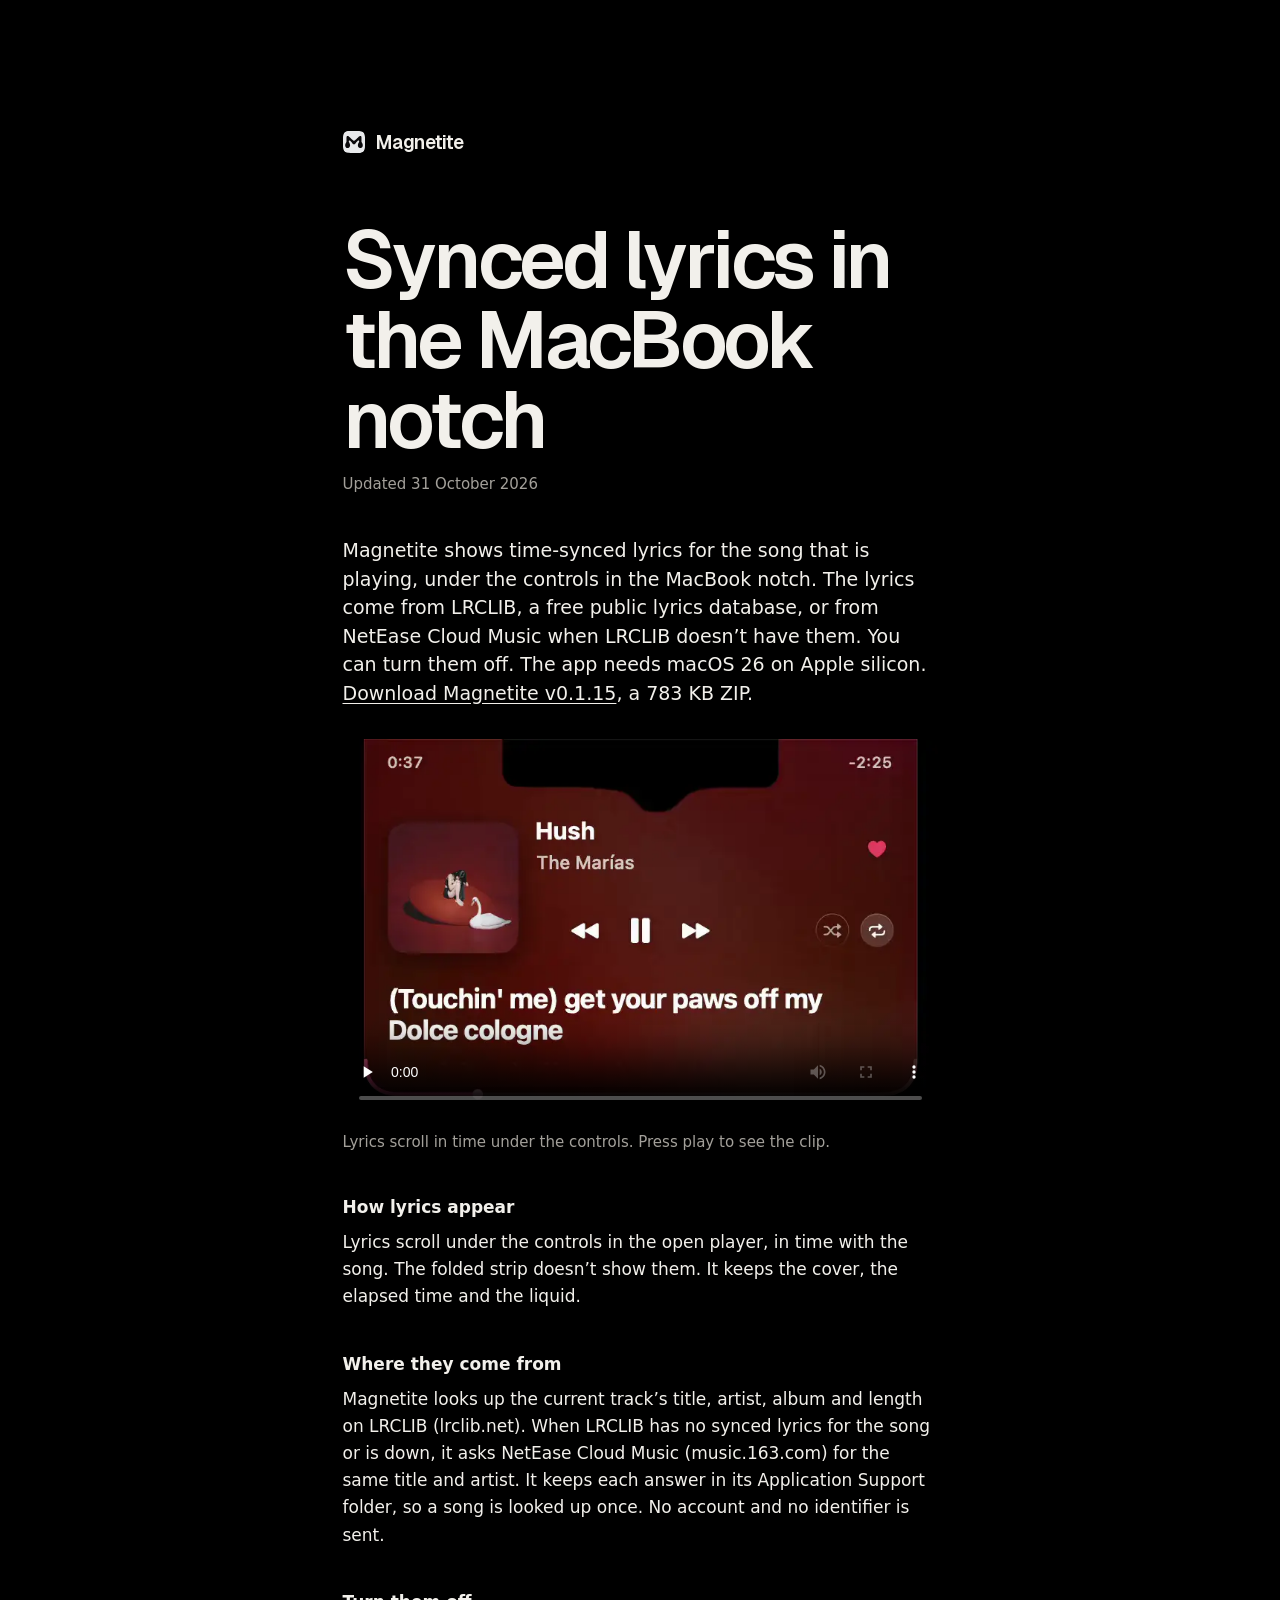
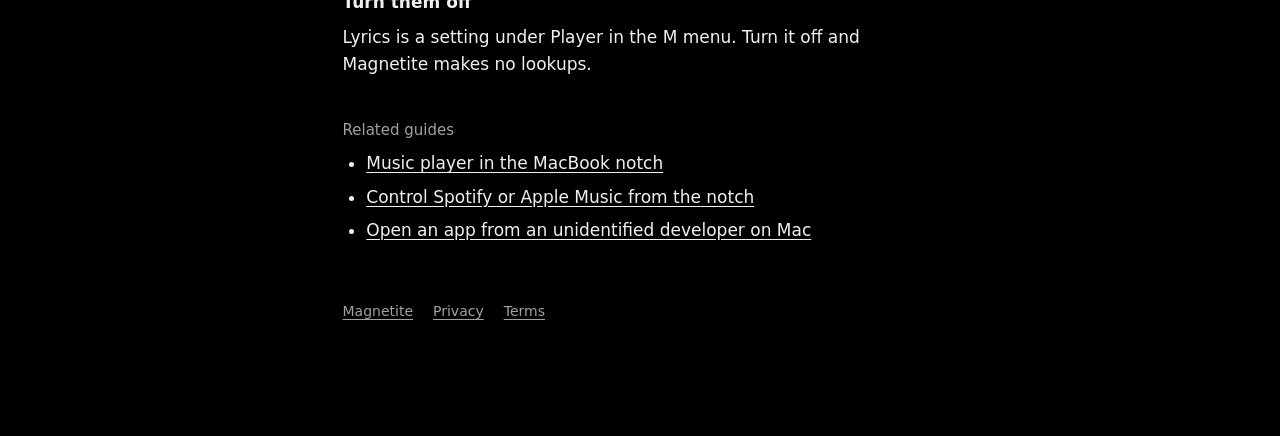
==== site/lyrics-macbook-notch.html @ 1d917c8b "Magnetite 0.1.15: lyrics show while LRCLIB is down LRCLIB, the only lyrics source, answered 502 to e" ====
<!doctype html>
<html lang="en">
<head>
<meta charset="utf-8">
<meta name="viewport" content="width=device-width, initial-scale=1">
<title>Synced lyrics in the MacBook notch — Magnetite</title>
<meta name="description" content="Magnetite shows time-synced lyrics from LRCLIB under the controls in the MacBook notch. Turn them off in Player in the M menu. Free, macOS 26.">
<meta name="robots" content="index, follow">
<link rel="canonical" href="https://magnetite.app/lyrics-macbook-notch.html">
<link rel="icon" href="favicon.svg" type="image/svg+xml">
<meta property="og:type" content="article">
<meta property="og:site_name" content="Magnetite">
<meta property="og:title" content="Synced lyrics in the MacBook notch — Magnetite">
<meta property="og:description" content="Magnetite shows time-synced lyrics from LRCLIB under the controls in the MacBook notch. Turn them off in Player in the M menu. Free, macOS 26.">
<meta property="og:url" content="https://magnetite.app/lyrics-macbook-notch.html">
<meta property="og:image" content="https://magnetite.app/og.png">
<meta property="og:image:width" content="1200">
<meta property="og:image:height" content="630">
<meta property="og:image:alt" content="Magnetite's player open under a MacBook notch, with black ferrofluid around the notch.">
<meta name="twitter:card" content="summary_large_image">
<meta name="twitter:title" content="Synced lyrics in the MacBook notch — Magnetite">
<meta name="twitter:description" content="Magnetite shows time-synced lyrics from LRCLIB under the controls in the MacBook notch. Turn them off in Player in the M menu. Free, macOS 26.">
<meta name="twitter:image" content="https://magnetite.app/og.png">
<meta name="twitter:image:alt" content="Magnetite's player open under a MacBook notch, with black ferrofluid around the notch.">
<script type="application/ld+json">
{
  "@context": "https://schema.org",
  "@type": "WebPage",
  "name": "Synced lyrics in the MacBook notch",
  "url": "https://magnetite.app/lyrics-macbook-notch.html",
  "description": "Magnetite shows time-synced lyrics from LRCLIB under the controls in the MacBook notch. Turn them off in Player in the M menu. Free, macOS 26.",
  "datePublished": "2026-10-31",
  "about": { "@type": "SoftwareApplication", "name": "Magnetite", "url": "https://magnetite.app/" }
}
</script>
<link rel="stylesheet" href="css/type.css">
<link rel="stylesheet" href="css/legal.css">
</head>
<body>
<main class="legal" data-guide>
  <a class="legal__home" href="./"><img src="favicon.svg" alt="" width="22" height="22">Magnetite</a>
  <h1>Synced lyrics in the MacBook notch</h1>
  <p class="legal__date">Updated 31 October 2026</p>

  <p class="legal__lede">Magnetite shows time-synced lyrics for the song that is playing, under the controls in the MacBook notch. The lyrics come from LRCLIB, a free public lyrics database, or from NetEase Cloud Music when LRCLIB doesn’t have them. You can turn them off. The app needs macOS 26 on Apple silicon. <a href="https://github.com/scryst/magnetite-releases/releases/download/v0.1.15/Magnetite-0.1.15.zip" rel="external">Download Magnetite v0.1.15</a>, a 783 KB ZIP.</p>

  <figure>
    <video controls playsinline preload="none" width="800" height="512" poster="media/lyrics-poster.webp" aria-describedby="lyrics-caption">
      <source src="media/lyrics.mp4" type="video/mp4">
    </video>
    <figcaption id="lyrics-caption">Lyrics scroll in time under the controls. Press play to see the clip.</figcaption>
  </figure>

  <h2>How lyrics appear</h2>
  <p>Lyrics scroll under the controls in the open player, in time with the song. The folded strip doesn’t show them. It keeps the cover, the elapsed time and the liquid.</p>

  <h2>Where they come from</h2>
  <p>Magnetite looks up the current track’s title, artist, album and length on LRCLIB (lrclib.net). When LRCLIB has no synced lyrics for the song or is down, it asks NetEase Cloud Music (music.163.com) for the same title and artist. It keeps each answer in its Application Support folder, so a song is looked up once. No account and no identifier is sent.</p>

  <h2>Turn them off</h2>
  <p>Lyrics is a setting under Player in the M menu. Turn it off and Magnetite makes no lookups.</p>

  <nav aria-label="Related guides">
    <p>Related guides</p>
    <ul>
      <li><a href="music-player-macbook-notch.html">Music player in the MacBook notch</a></li>
      <li><a href="spotify-apple-music-controls-notch.html">Control Spotify or Apple Music from the notch</a></li>
      <li><a href="open-unidentified-developer-mac.html">Open an app from an unidentified developer on Mac</a></li>
    </ul>
  </nav>

  <p class="legal__foot">
    <a href="./">Magnetite</a>
    <a href="privacy.html">Privacy</a>
    <a href="terms.html">Terms</a>
  </p>
</main>
</body>
</html>
---- site/css/type.css ----
/* Geist, variable weight 100–900, Latin subset, self-hosted. OFL: fonts/OFL-Geist.txt. */
@font-face {
  font-family: 'Geist';
  font-style: normal;
  font-weight: 100 900;
  font-display: swap;
  src: url('../fonts/geist-var-latin.woff2') format('woff2');
}
---- site/css/legal.css ----
/* The legal pages: the product page's black and faces, set as plain reading. */

:root {
  color-scheme: dark;
  --paper: #000;
  --ink: #F2F0EB;
  --ink-soft: #A3A09A;
}

*, *::before, *::after { box-sizing: border-box; }

html {
  background: var(--paper);
  color: var(--ink);
  -webkit-text-size-adjust: 100%;
}

body {
  margin: 0;
  font: 400 17px/1.6 -apple-system, BlinkMacSystemFont, 'SF Pro Text', 'Helvetica Neue', system-ui, sans-serif;
  -webkit-font-smoothing: antialiased;
}

:focus-visible { outline: 2px solid var(--ink); outline-offset: 3px; border-radius: 4px; }

.legal {
  width: min(calc(100% - 48px), 35em);
  margin-inline: auto;
  padding-block: clamp(48px, 10vw, 120px) 96px;
}

.legal a {
  color: inherit;
  text-underline-offset: 3px;
}

h1 {
  margin: 0 0 12px;
  font: 600 clamp(44px, 9vw, 80px)/1 'Geist', -apple-system, system-ui, sans-serif;
  letter-spacing: -0.045em;
}

h2 {
  margin: 40px 0 8px;
  font-size: 17px;
  font-weight: 650;
}

p, ul { margin: 0 0 18px; }
ul { padding-left: 1.4em; }
code {
  font: 0.88em/1 ui-monospace, 'SF Mono', SFMono-Regular, Menlo, monospace;
  overflow-wrap: anywhere;
}

.legal__date { margin-bottom: 40px; color: var(--ink-soft); font-size: 15px; }
.legal__foot {
  display: flex;
  flex-wrap: wrap;
  gap: 4px 20px;
  margin-top: 56px;
  color: var(--ink-soft);
  font-size: 14px;
}

/* The guides: the answer leads, then a still or clip in the column with its caption, then the steps. */
.legal__lede { font-size: 19px; line-height: 1.5; }
.legal ol { margin: 0 0 18px; padding-left: 1.4em; }
.legal li + li { margin-top: 6px; }
.legal figure { margin: 32px 0; background: var(--paper); }
.legal figure img, .legal figure video { display: block; width: 100%; height: auto; border-radius: 12px; }
.legal figcaption { margin-top: 10px; color: var(--ink-soft); font-size: 15px; }
.legal nav { margin-top: 40px; background: var(--paper); }
.legal nav p { margin-bottom: 8px; color: var(--ink-soft); font-size: 15px; }

@media (max-width: 480px) {
  .legal { width: min(calc(100% - 32px), 35em); padding-top: 40px; }
}

@media (forced-colors: active) {
  html { background: Canvas; color: CanvasText; }
  .legal__date, .legal__foot { color: CanvasText; }
}

/* The way home, under the product's own name. */
.legal__home {
  display: inline-flex; align-items: center; gap: 10px;
  min-height: 44px; margin-bottom: clamp(24px, 6vw, 56px);
  font: 600 19px/1 'Geist', -apple-system, system-ui, sans-serif;
  letter-spacing: -0.02em; text-decoration: none;
}
.legal__home img { border-radius: 5px; }
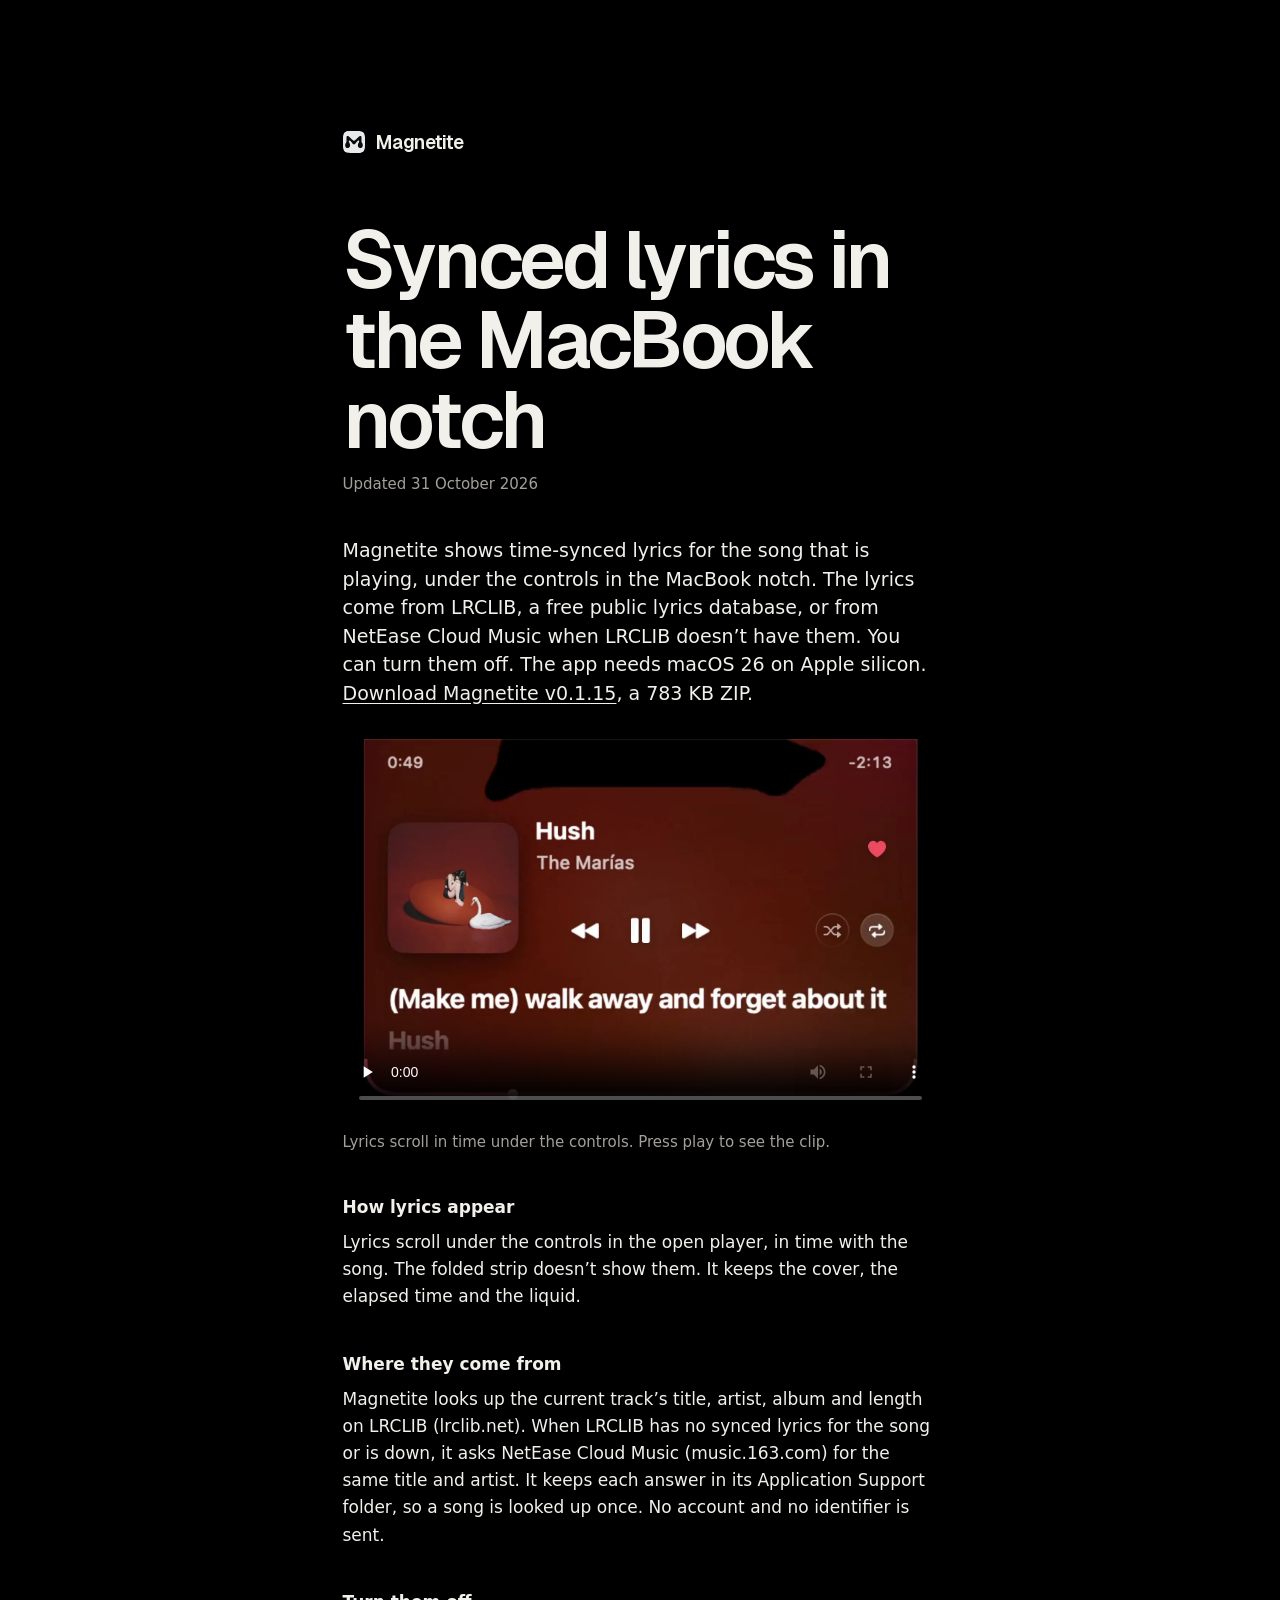
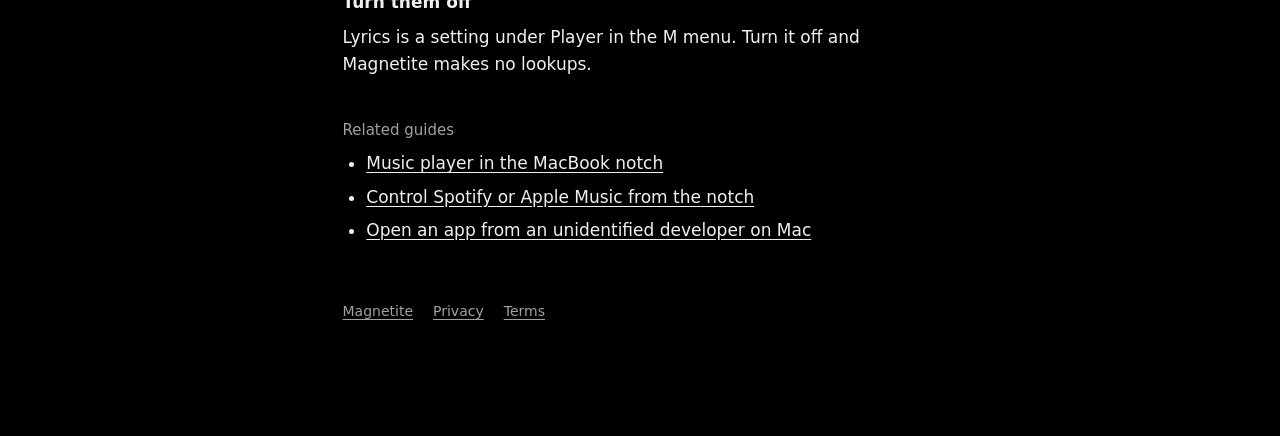
==== commit e6b16345: "Site: lyrics and folded clips refilmed sharp, gesture loops filmed The lyrics and folded-strip clips" ====
--- a/site/lyrics-macbook-notch.html
+++ b/site/lyrics-macbook-notch.html
@@ -45,7 +45,7 @@
   <p class="legal__lede">Magnetite shows time-synced lyrics for the song that is playing, under the controls in the MacBook notch. The lyrics come from LRCLIB, a free public lyrics database, or from NetEase Cloud Music when LRCLIB doesn’t have them. You can turn them off. The app needs macOS 26 on Apple silicon. <a href="https://github.com/scryst/magnetite-releases/releases/download/v0.1.15/Magnetite-0.1.15.zip" rel="external">Download Magnetite v0.1.15</a>, a 783 KB ZIP.</p>
 
   <figure>
-    <video controls playsinline preload="none" width="800" height="512" poster="media/lyrics-poster.webp" aria-describedby="lyrics-caption">
+    <video controls playsinline preload="none" width="1600" height="1024" poster="media/lyrics-poster.webp" aria-describedby="lyrics-caption">
       <source src="media/lyrics.mp4" type="video/mp4">
     </video>
     <figcaption id="lyrics-caption">Lyrics scroll in time under the controls. Press play to see the clip.</figcaption>
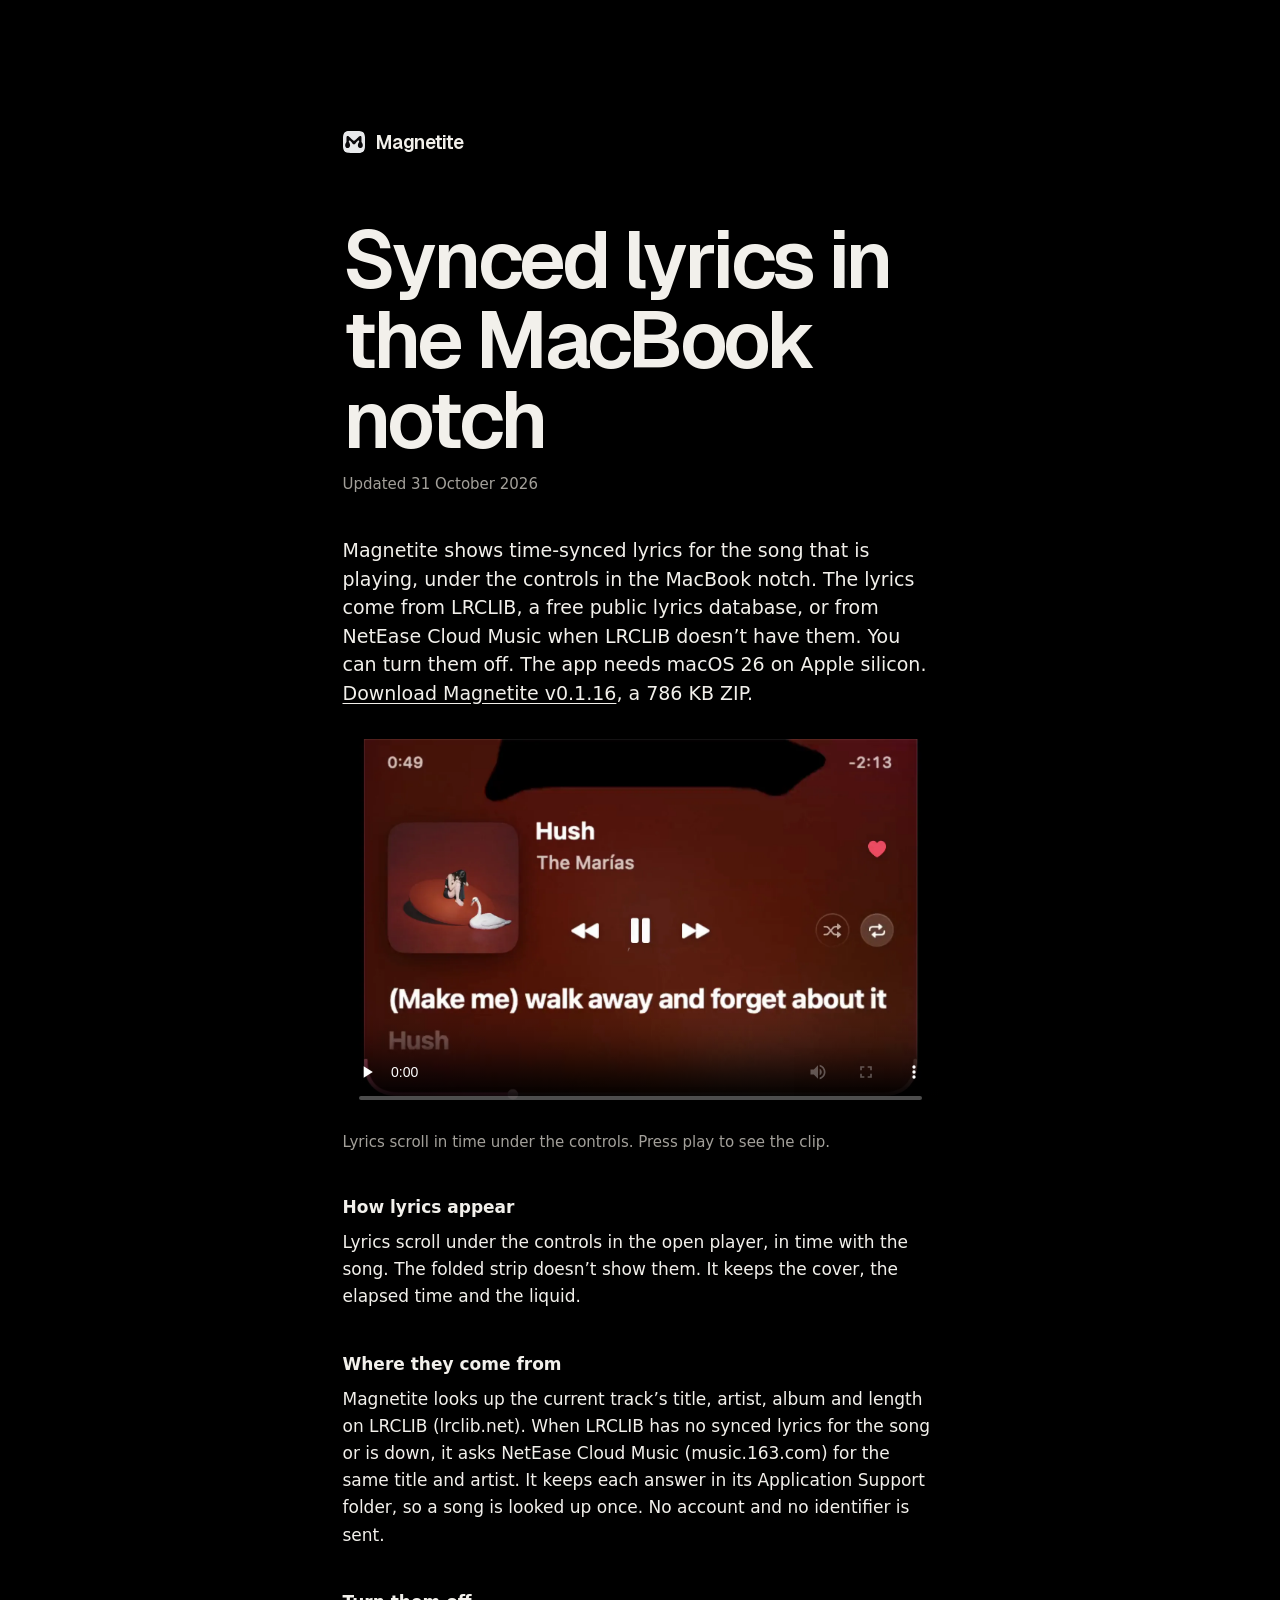
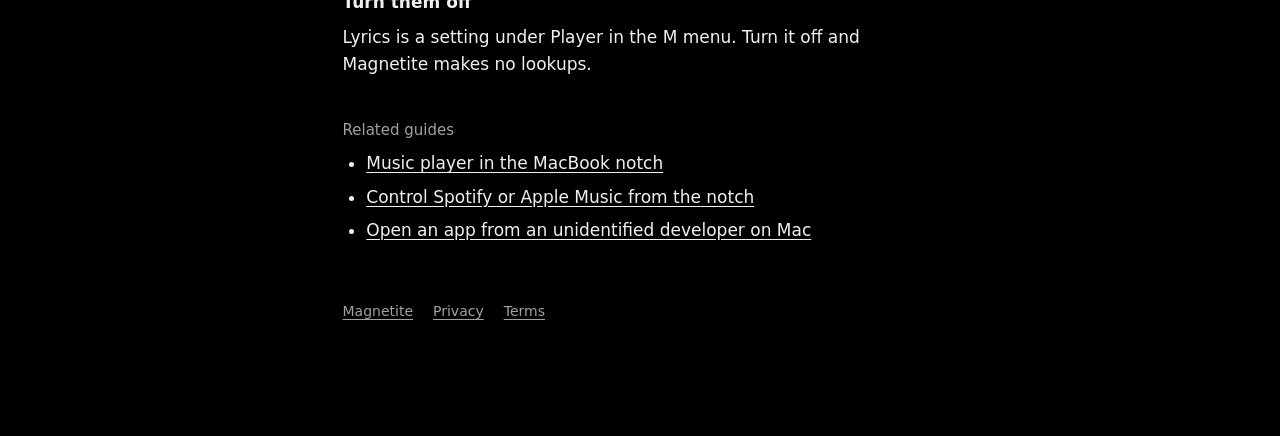
==== commit 8dc954a5: "Magnetite 0.1.16: lyrics are never another song's A search answer from LRCLIB or NetEase must now ca" ====
--- a/site/lyrics-macbook-notch.html
+++ b/site/lyrics-macbook-notch.html
@@ -42,7 +42,7 @@
   <h1>Synced lyrics in the MacBook notch</h1>
   <p class="legal__date">Updated 31 October 2026</p>
 
-  <p class="legal__lede">Magnetite shows time-synced lyrics for the song that is playing, under the controls in the MacBook notch. The lyrics come from LRCLIB, a free public lyrics database, or from NetEase Cloud Music when LRCLIB doesn’t have them. You can turn them off. The app needs macOS 26 on Apple silicon. <a href="https://github.com/scryst/magnetite-releases/releases/download/v0.1.15/Magnetite-0.1.15.zip" rel="external">Download Magnetite v0.1.15</a>, a 783 KB ZIP.</p>
+  <p class="legal__lede">Magnetite shows time-synced lyrics for the song that is playing, under the controls in the MacBook notch. The lyrics come from LRCLIB, a free public lyrics database, or from NetEase Cloud Music when LRCLIB doesn’t have them. You can turn them off. The app needs macOS 26 on Apple silicon. <a href="https://github.com/scryst/magnetite-releases/releases/download/v0.1.16/Magnetite-0.1.16.zip" rel="external">Download Magnetite v0.1.16</a>, a 786 KB ZIP.</p>
 
   <figure>
     <video controls playsinline preload="none" width="1600" height="1024" poster="media/lyrics-poster.webp" aria-describedby="lyrics-caption">
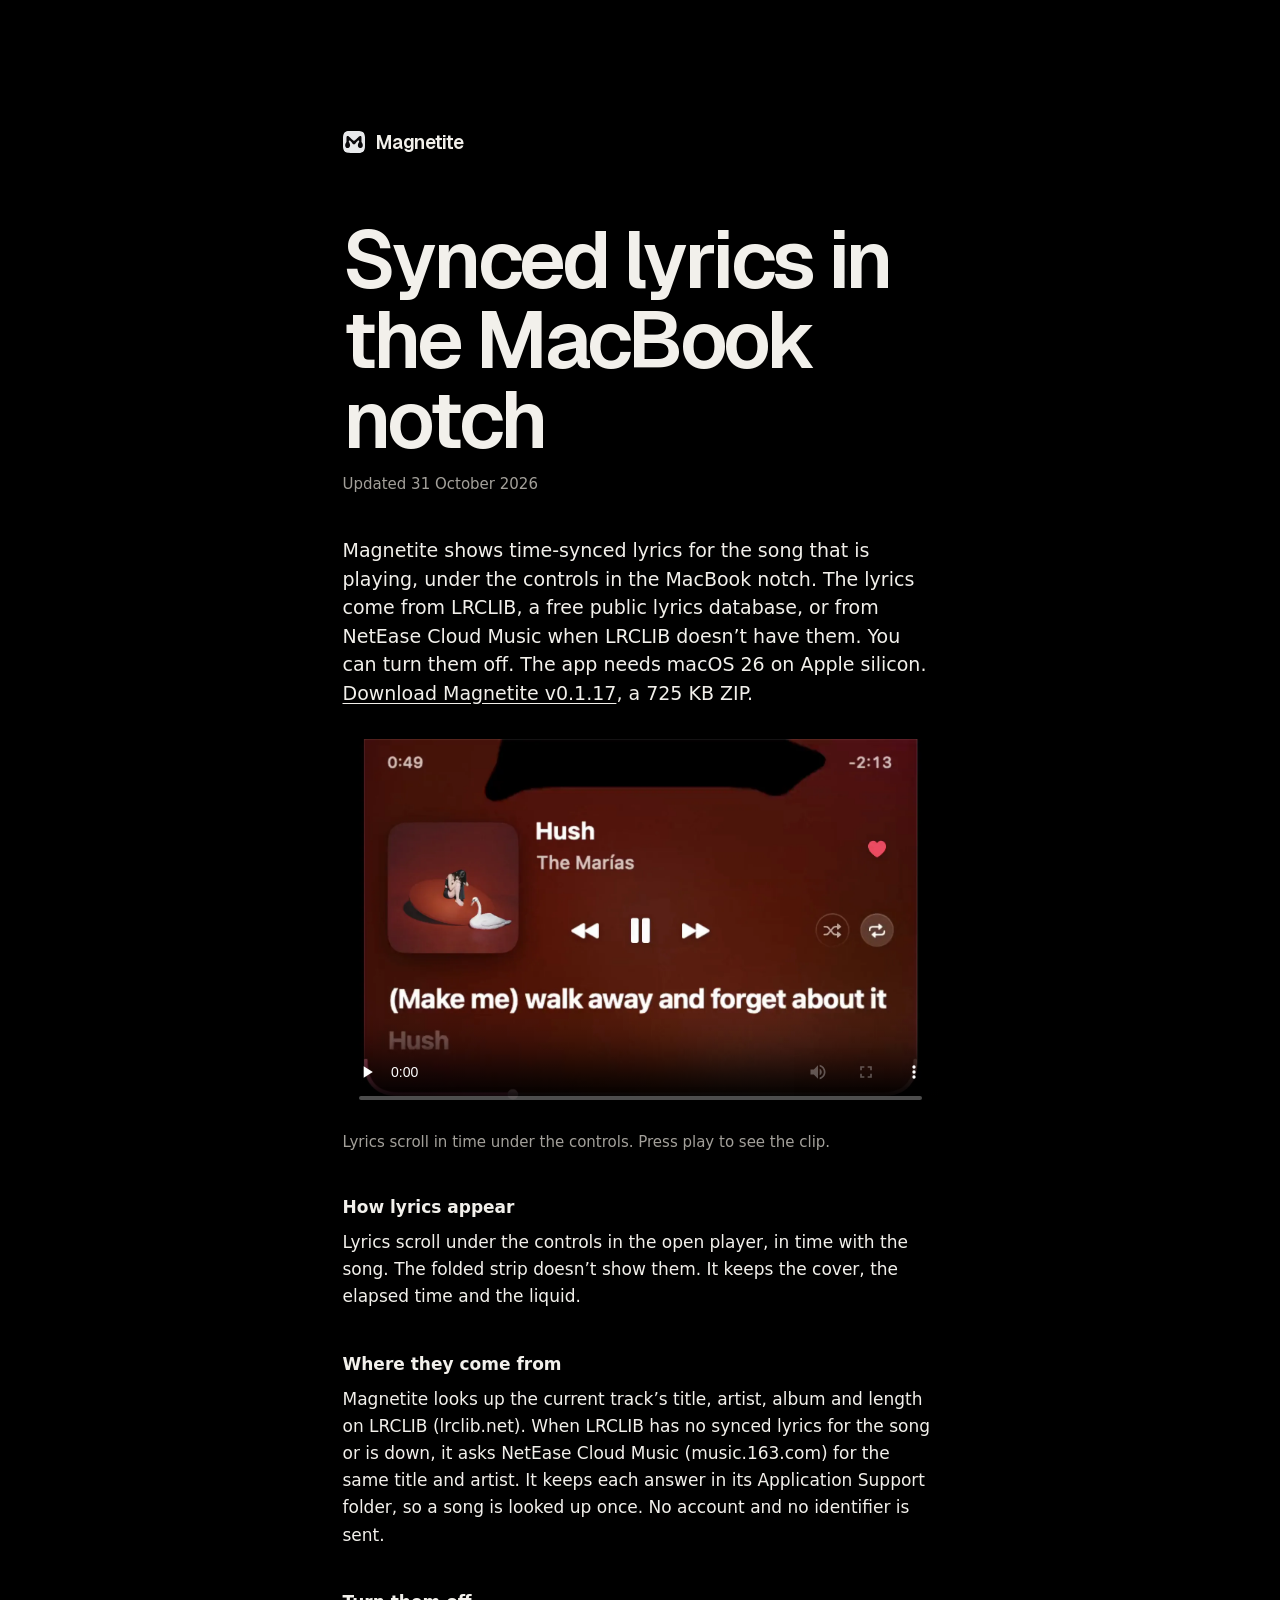
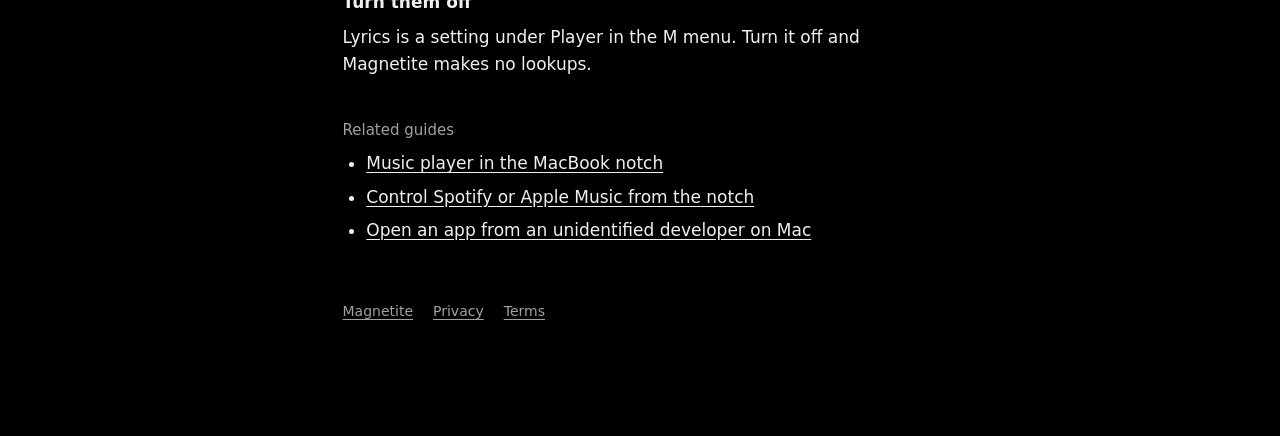
==== commit f43c14aa: "Magnetite 0.1.17: a neutral bundle identifier and no build paths The bundle identifier is now app.ma" ====
--- a/site/lyrics-macbook-notch.html
+++ b/site/lyrics-macbook-notch.html
@@ -42,7 +42,7 @@
   <h1>Synced lyrics in the MacBook notch</h1>
   <p class="legal__date">Updated 31 October 2026</p>
 
-  <p class="legal__lede">Magnetite shows time-synced lyrics for the song that is playing, under the controls in the MacBook notch. The lyrics come from LRCLIB, a free public lyrics database, or from NetEase Cloud Music when LRCLIB doesn’t have them. You can turn them off. The app needs macOS 26 on Apple silicon. <a href="https://github.com/scryst/magnetite-releases/releases/download/v0.1.16/Magnetite-0.1.16.zip" rel="external">Download Magnetite v0.1.16</a>, a 786 KB ZIP.</p>
+  <p class="legal__lede">Magnetite shows time-synced lyrics for the song that is playing, under the controls in the MacBook notch. The lyrics come from LRCLIB, a free public lyrics database, or from NetEase Cloud Music when LRCLIB doesn’t have them. You can turn them off. The app needs macOS 26 on Apple silicon. <a href="https://github.com/scryst/magnetite-releases/releases/download/v0.1.17/Magnetite-0.1.17.zip" rel="external">Download Magnetite v0.1.17</a>, a 725 KB ZIP.</p>
 
   <figure>
     <video controls playsinline preload="none" width="1600" height="1024" poster="media/lyrics-poster.webp" aria-describedby="lyrics-caption">
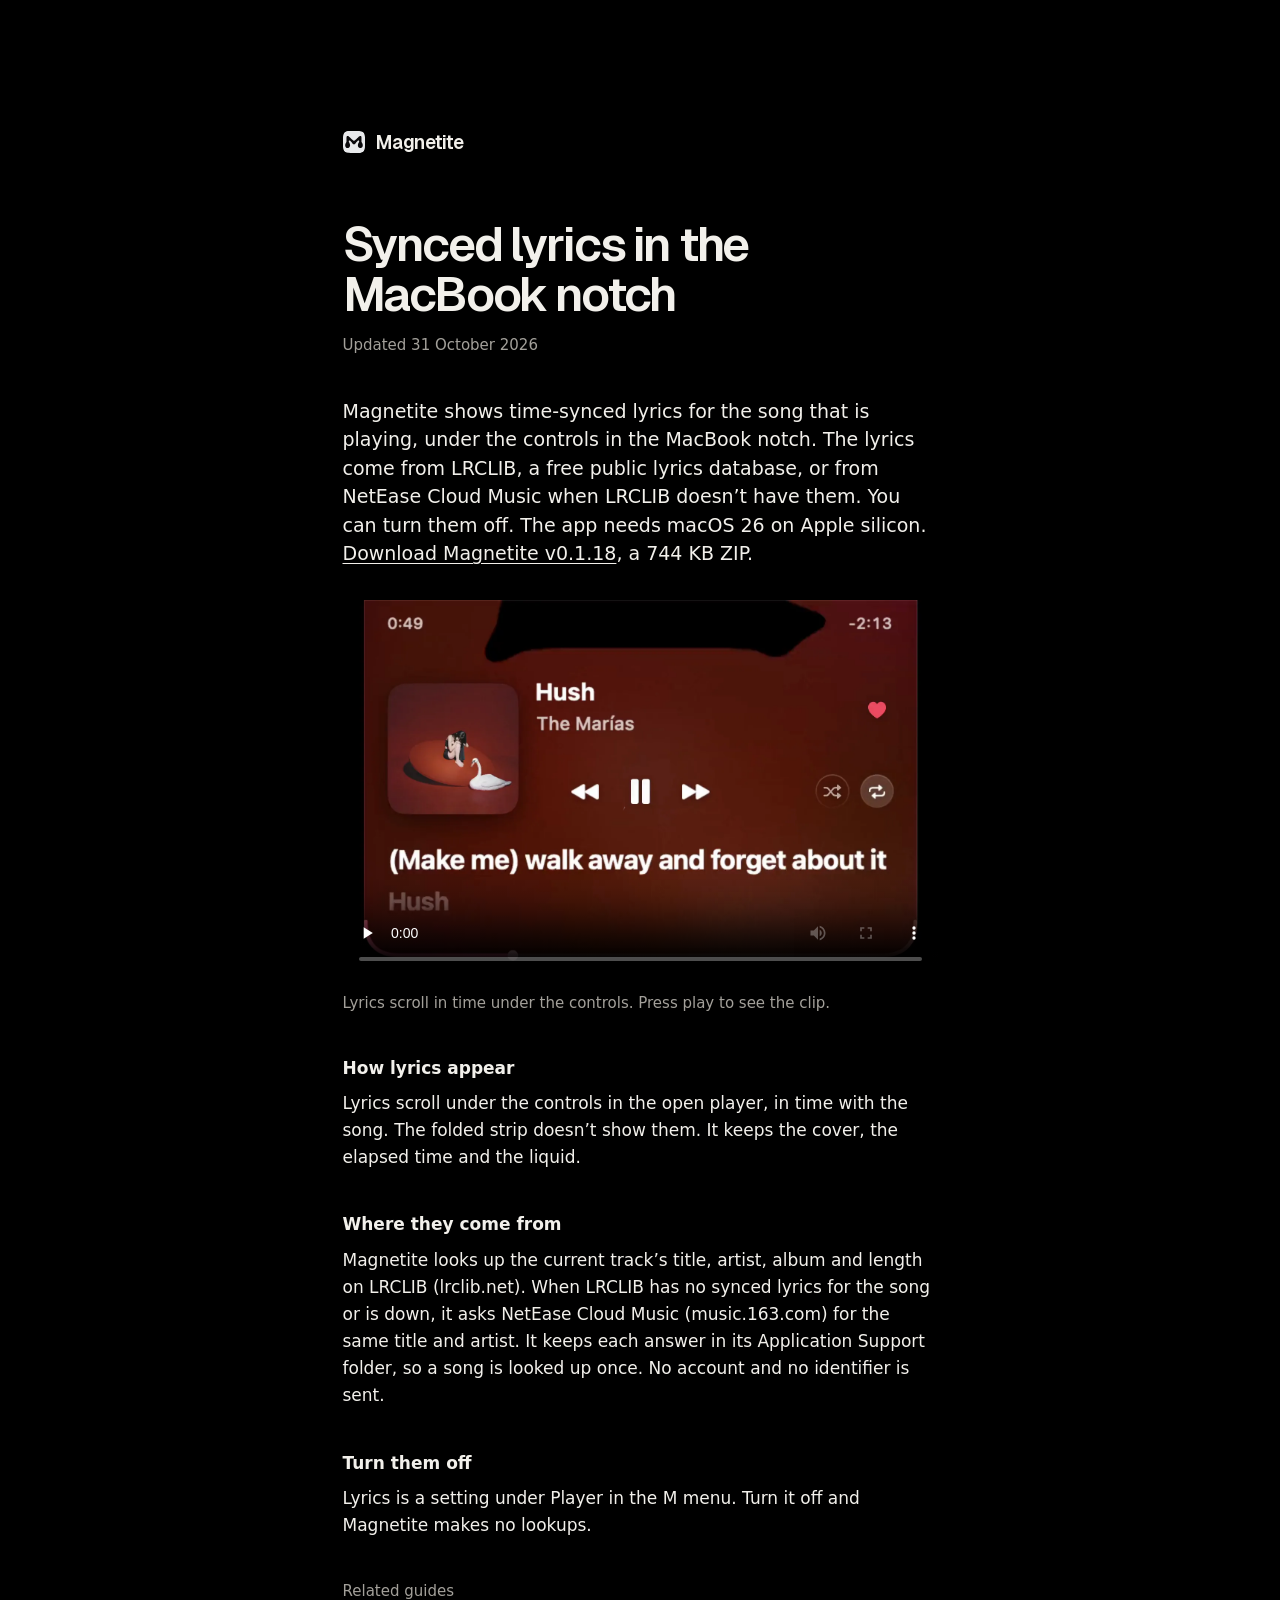
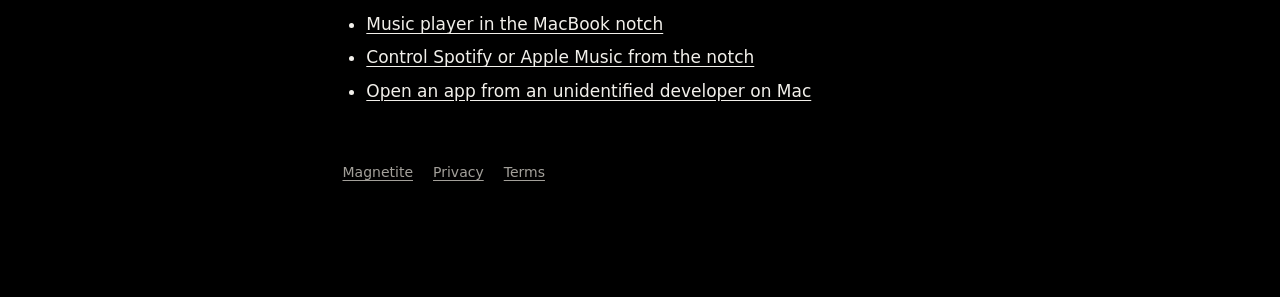
==== commit c10d4b23: "Magnetite 0.1.18: Copy Diagnostics for bug reports The M menu's Copy Diagnostics puts the version, m" ====
--- a/site/lyrics-macbook-notch.html
+++ b/site/lyrics-macbook-notch.html
@@ -42,7 +42,7 @@
   <h1>Synced lyrics in the MacBook notch</h1>
   <p class="legal__date">Updated 31 October 2026</p>
 
-  <p class="legal__lede">Magnetite shows time-synced lyrics for the song that is playing, under the controls in the MacBook notch. The lyrics come from LRCLIB, a free public lyrics database, or from NetEase Cloud Music when LRCLIB doesn’t have them. You can turn them off. The app needs macOS 26 on Apple silicon. <a href="https://github.com/scryst/magnetite-releases/releases/download/v0.1.17/Magnetite-0.1.17.zip" rel="external">Download Magnetite v0.1.17</a>, a 725 KB ZIP.</p>
+  <p class="legal__lede">Magnetite shows time-synced lyrics for the song that is playing, under the controls in the MacBook notch. The lyrics come from LRCLIB, a free public lyrics database, or from NetEase Cloud Music when LRCLIB doesn’t have them. You can turn them off. The app needs macOS 26 on Apple silicon. <a href="https://github.com/scryst/magnetite-releases/releases/download/v0.1.18/Magnetite-0.1.18.zip" rel="external">Download Magnetite v0.1.18</a>, a 744 KB ZIP.</p>
 
   <figure>
     <video controls playsinline preload="none" width="1600" height="1024" poster="media/lyrics-poster.webp" aria-describedby="lyrics-caption">
--- a/site/css/legal.css
+++ b/site/css/legal.css
@@ -36,7 +36,8 @@
 
 h1 {
   margin: 0 0 12px;
-  font: 600 clamp(44px, 9vw, 80px)/1 'Geist', -apple-system, system-ui, sans-serif;
+  /* A guide's title runs to 49 characters: at 80px it took five lines and half the screen. */
+  font: 600 clamp(34px, 6vw, 48px)/1.05 'Geist', -apple-system, system-ui, sans-serif;
   letter-spacing: -0.045em;
 }
 
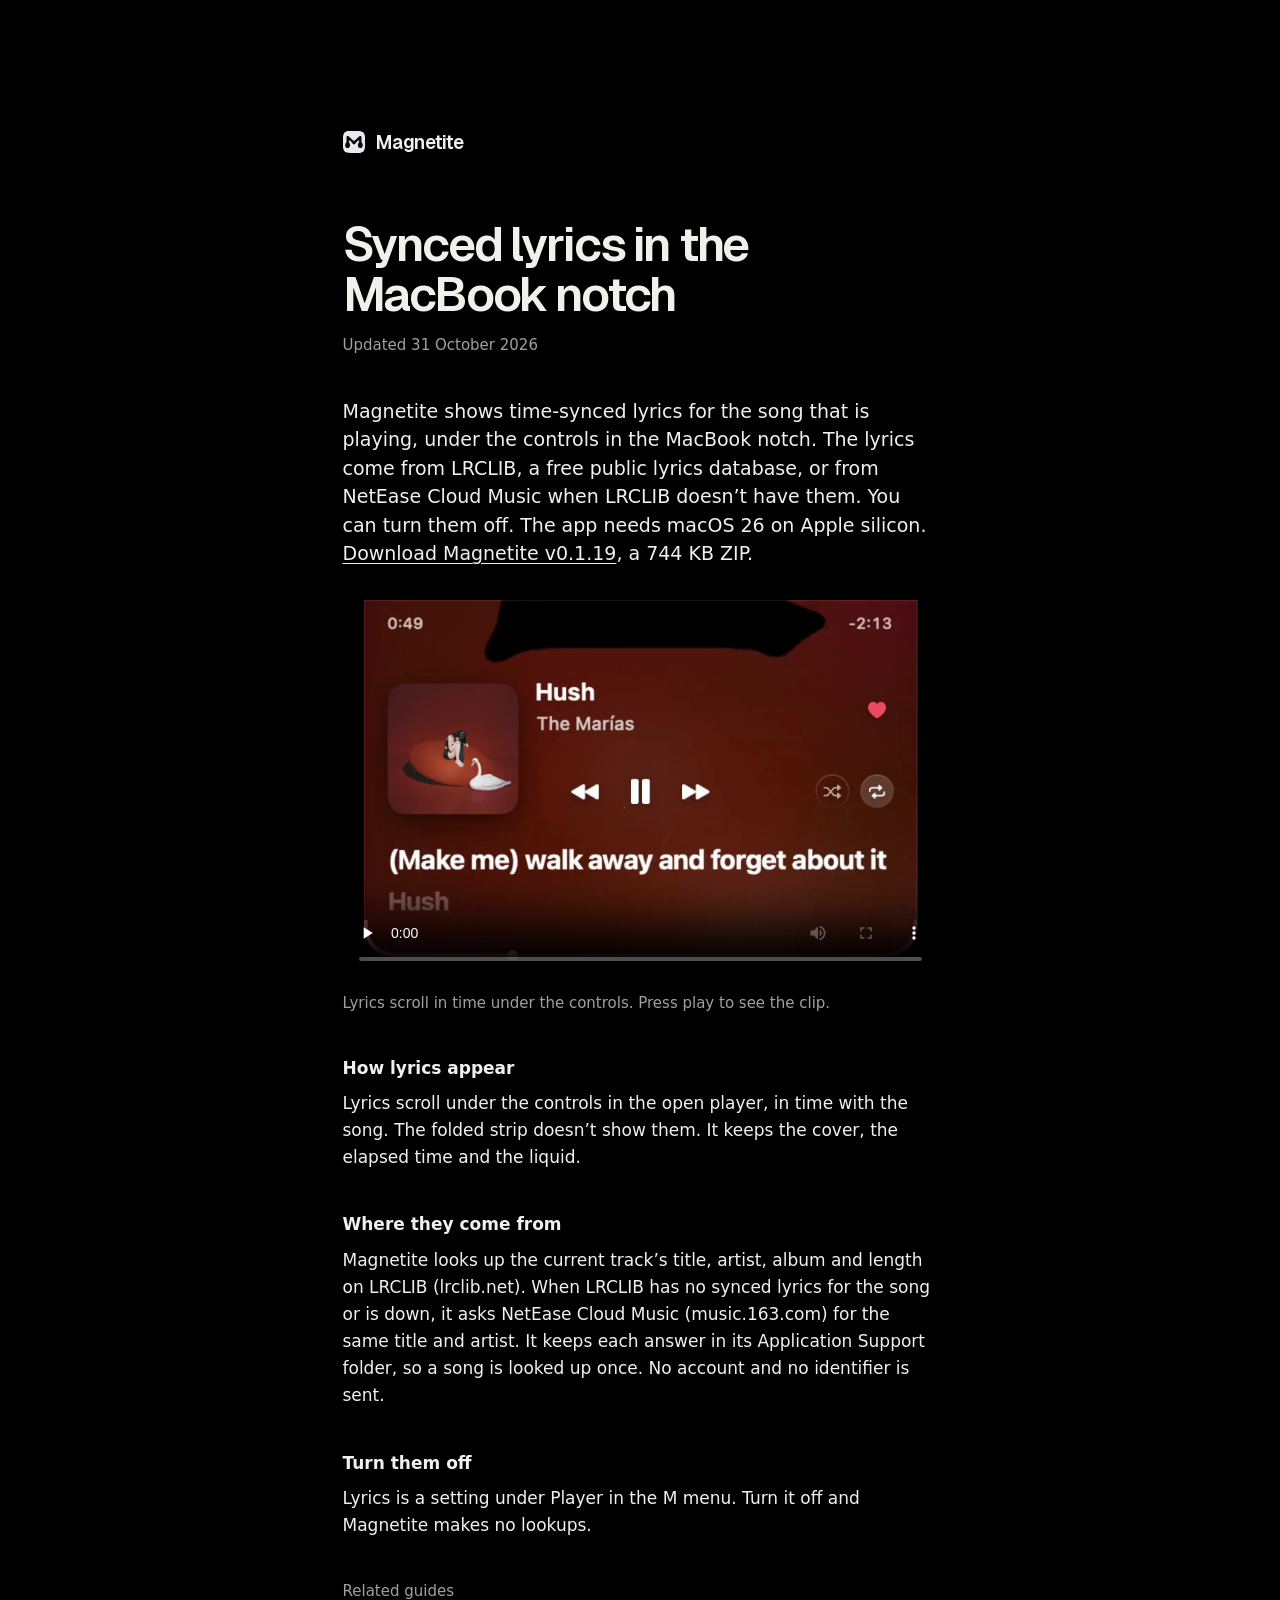
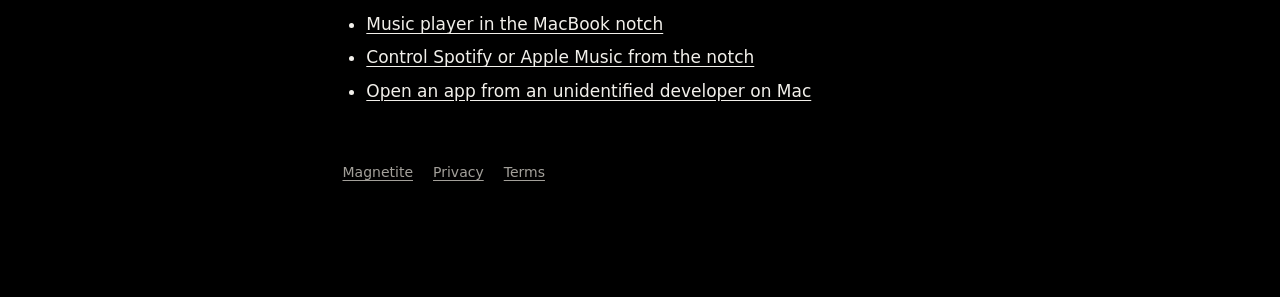
==== commit 8f18f62c: "Magnetite 0.1.19: Copy Diagnostics keeps the app's own log lines 0.1.18's report filled its 200 line" ====
--- a/site/lyrics-macbook-notch.html
+++ b/site/lyrics-macbook-notch.html
@@ -42,7 +42,7 @@
   <h1>Synced lyrics in the MacBook notch</h1>
   <p class="legal__date">Updated 31 October 2026</p>
 
-  <p class="legal__lede">Magnetite shows time-synced lyrics for the song that is playing, under the controls in the MacBook notch. The lyrics come from LRCLIB, a free public lyrics database, or from NetEase Cloud Music when LRCLIB doesn’t have them. You can turn them off. The app needs macOS 26 on Apple silicon. <a href="https://github.com/scryst/magnetite-releases/releases/download/v0.1.18/Magnetite-0.1.18.zip" rel="external">Download Magnetite v0.1.18</a>, a 744 KB ZIP.</p>
+  <p class="legal__lede">Magnetite shows time-synced lyrics for the song that is playing, under the controls in the MacBook notch. The lyrics come from LRCLIB, a free public lyrics database, or from NetEase Cloud Music when LRCLIB doesn’t have them. You can turn them off. The app needs macOS 26 on Apple silicon. <a href="https://github.com/scryst/magnetite-releases/releases/download/v0.1.19/Magnetite-0.1.19.zip" rel="external">Download Magnetite v0.1.19</a>, a 744 KB ZIP.</p>
 
   <figure>
     <video controls playsinline preload="none" width="1600" height="1024" poster="media/lyrics-poster.webp" aria-describedby="lyrics-caption">
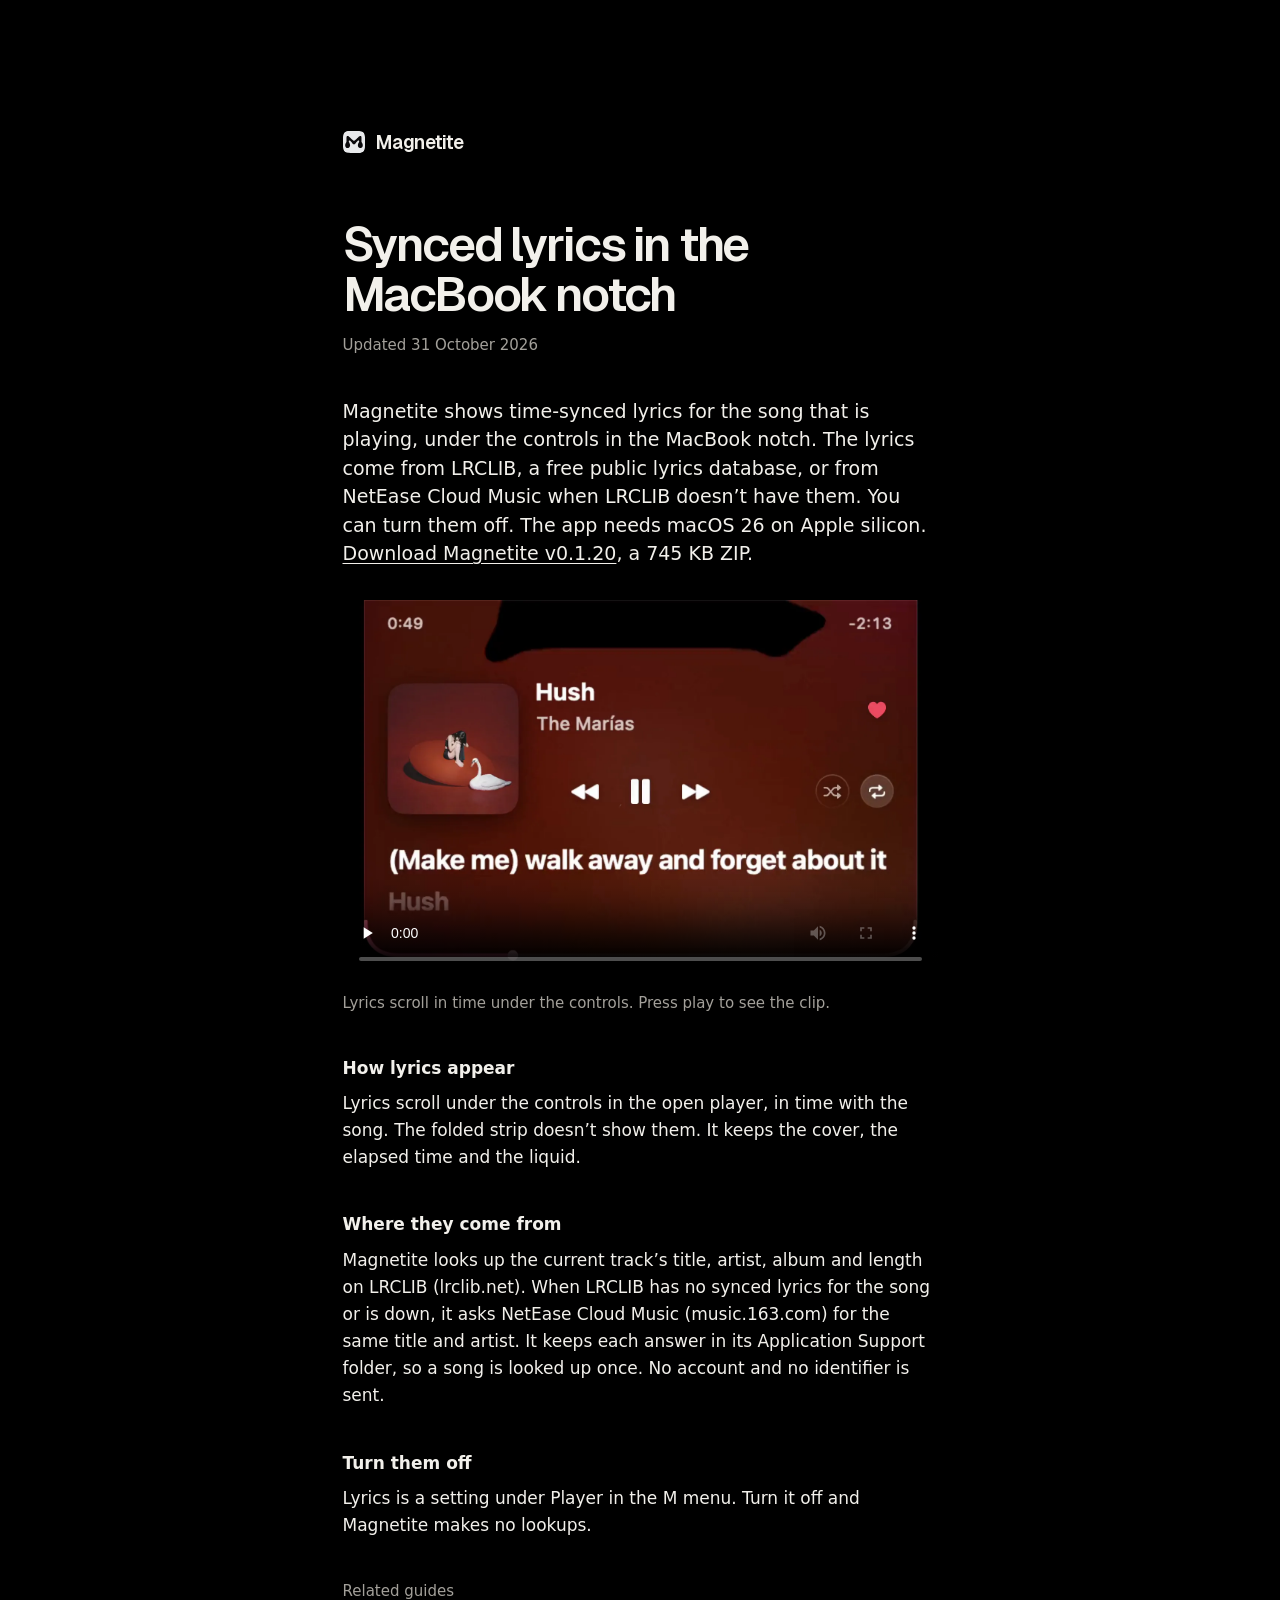
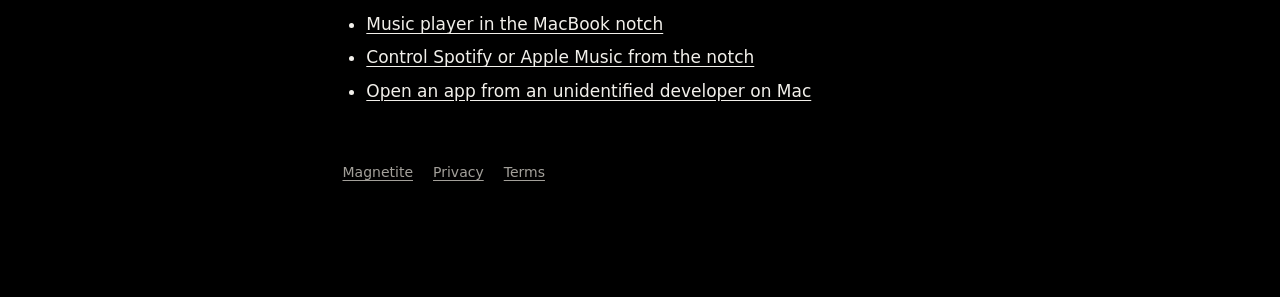
==== commit af48bec2: "Magnetite 0.1.20: the panel stops sizing its own window; the home page links the guides The panel's " ====
--- a/site/lyrics-macbook-notch.html
+++ b/site/lyrics-macbook-notch.html
@@ -42,7 +42,7 @@
   <h1>Synced lyrics in the MacBook notch</h1>
   <p class="legal__date">Updated 31 October 2026</p>
 
-  <p class="legal__lede">Magnetite shows time-synced lyrics for the song that is playing, under the controls in the MacBook notch. The lyrics come from LRCLIB, a free public lyrics database, or from NetEase Cloud Music when LRCLIB doesn’t have them. You can turn them off. The app needs macOS 26 on Apple silicon. <a href="https://github.com/scryst/magnetite-releases/releases/download/v0.1.19/Magnetite-0.1.19.zip" rel="external">Download Magnetite v0.1.19</a>, a 744 KB ZIP.</p>
+  <p class="legal__lede">Magnetite shows time-synced lyrics for the song that is playing, under the controls in the MacBook notch. The lyrics come from LRCLIB, a free public lyrics database, or from NetEase Cloud Music when LRCLIB doesn’t have them. You can turn them off. The app needs macOS 26 on Apple silicon. <a href="https://github.com/scryst/magnetite-releases/releases/download/v0.1.20/Magnetite-0.1.20.zip" rel="external">Download Magnetite v0.1.20</a>, a 745 KB ZIP.</p>
 
   <figure>
     <video controls playsinline preload="none" width="1600" height="1024" poster="media/lyrics-poster.webp" aria-describedby="lyrics-caption">
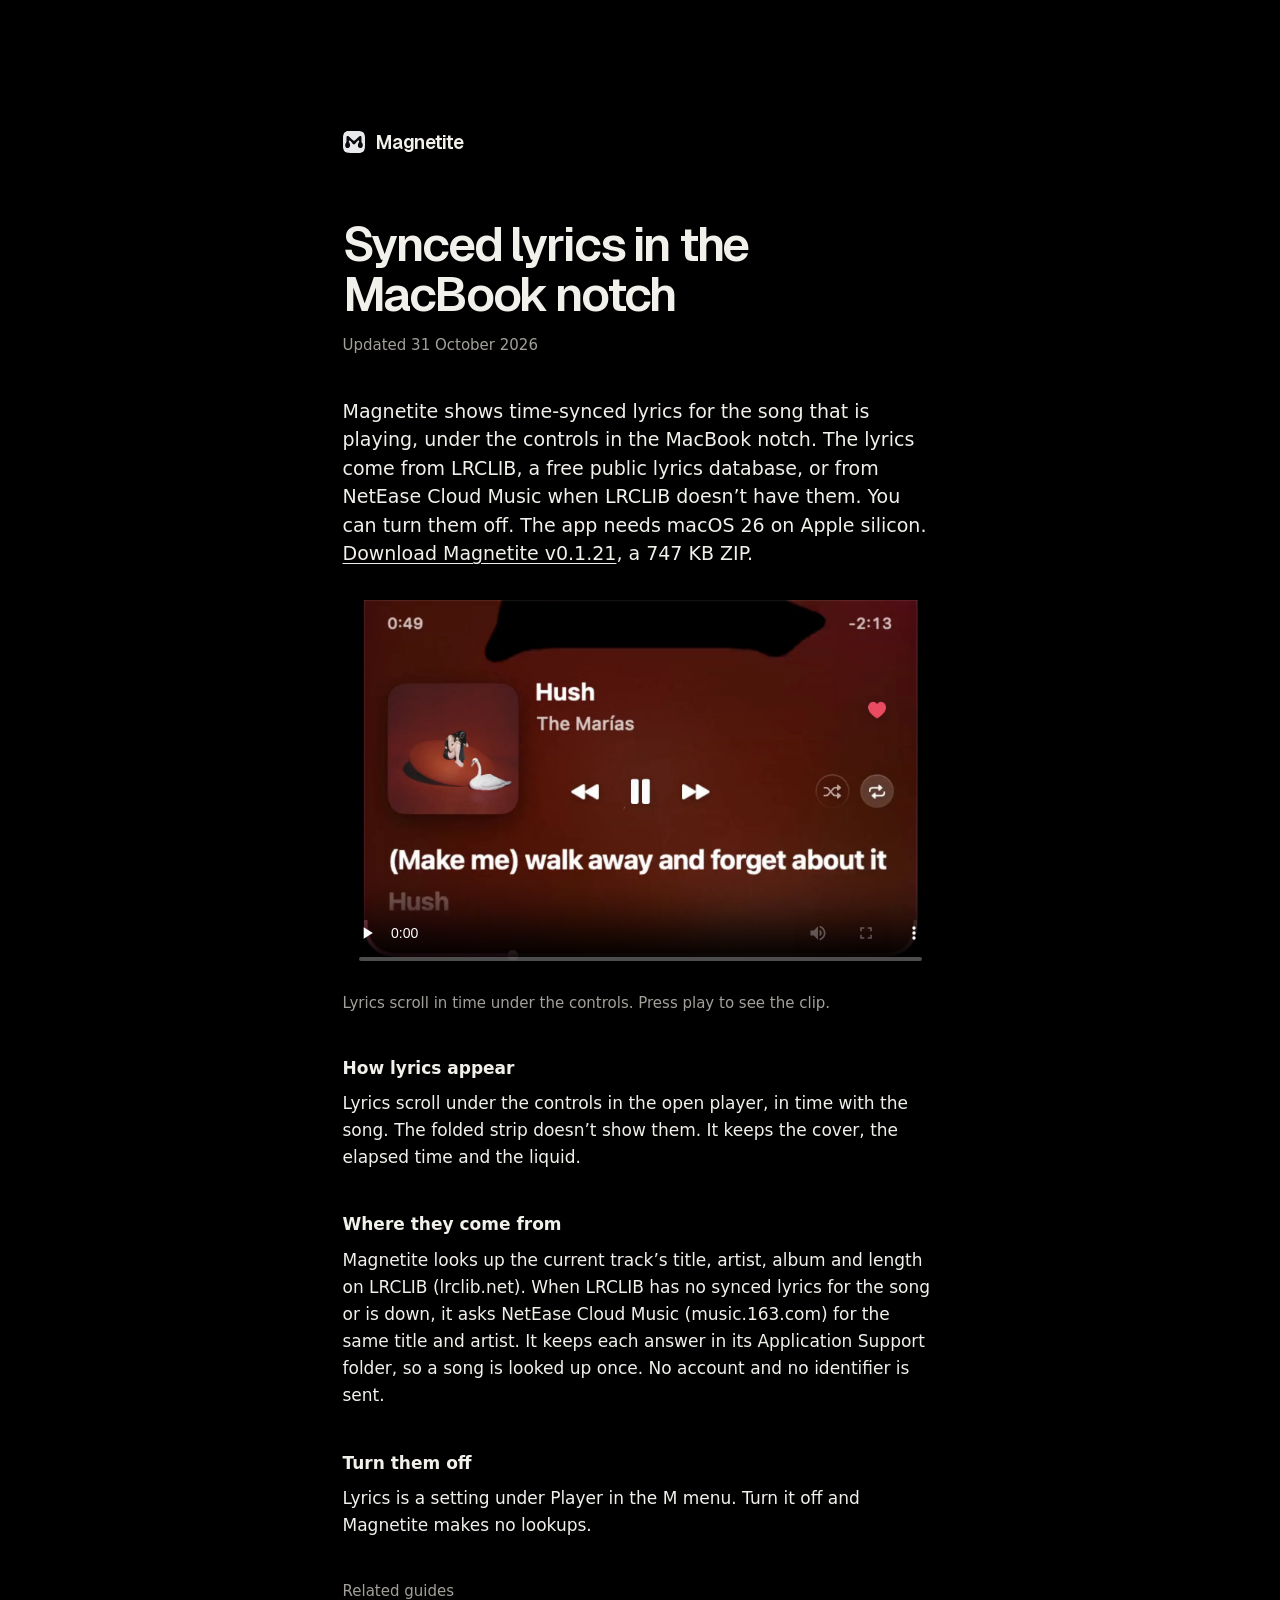
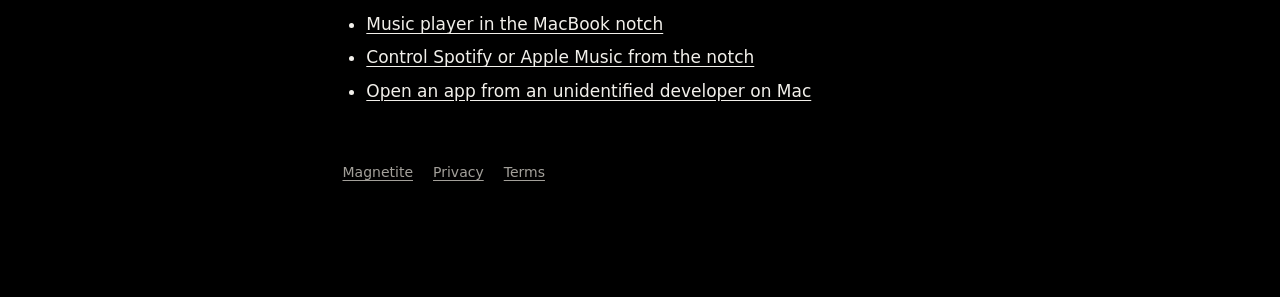
==== commit 7d2fe97d: "Magnetite 0.1.21: a revoked Spotify grant is detected; magnetite:// verbs that act on the Spotify ac" ====
--- a/site/lyrics-macbook-notch.html
+++ b/site/lyrics-macbook-notch.html
@@ -42,7 +42,7 @@
   <h1>Synced lyrics in the MacBook notch</h1>
   <p class="legal__date">Updated 31 October 2026</p>
 
-  <p class="legal__lede">Magnetite shows time-synced lyrics for the song that is playing, under the controls in the MacBook notch. The lyrics come from LRCLIB, a free public lyrics database, or from NetEase Cloud Music when LRCLIB doesn’t have them. You can turn them off. The app needs macOS 26 on Apple silicon. <a href="https://github.com/scryst/magnetite-releases/releases/download/v0.1.20/Magnetite-0.1.20.zip" rel="external">Download Magnetite v0.1.20</a>, a 745 KB ZIP.</p>
+  <p class="legal__lede">Magnetite shows time-synced lyrics for the song that is playing, under the controls in the MacBook notch. The lyrics come from LRCLIB, a free public lyrics database, or from NetEase Cloud Music when LRCLIB doesn’t have them. You can turn them off. The app needs macOS 26 on Apple silicon. <a href="https://github.com/scryst/magnetite-releases/releases/download/v0.1.21/Magnetite-0.1.21.zip" rel="external">Download Magnetite v0.1.21</a>, a 747 KB ZIP.</p>
 
   <figure>
     <video controls playsinline preload="none" width="1600" height="1024" poster="media/lyrics-poster.webp" aria-describedby="lyrics-caption">
